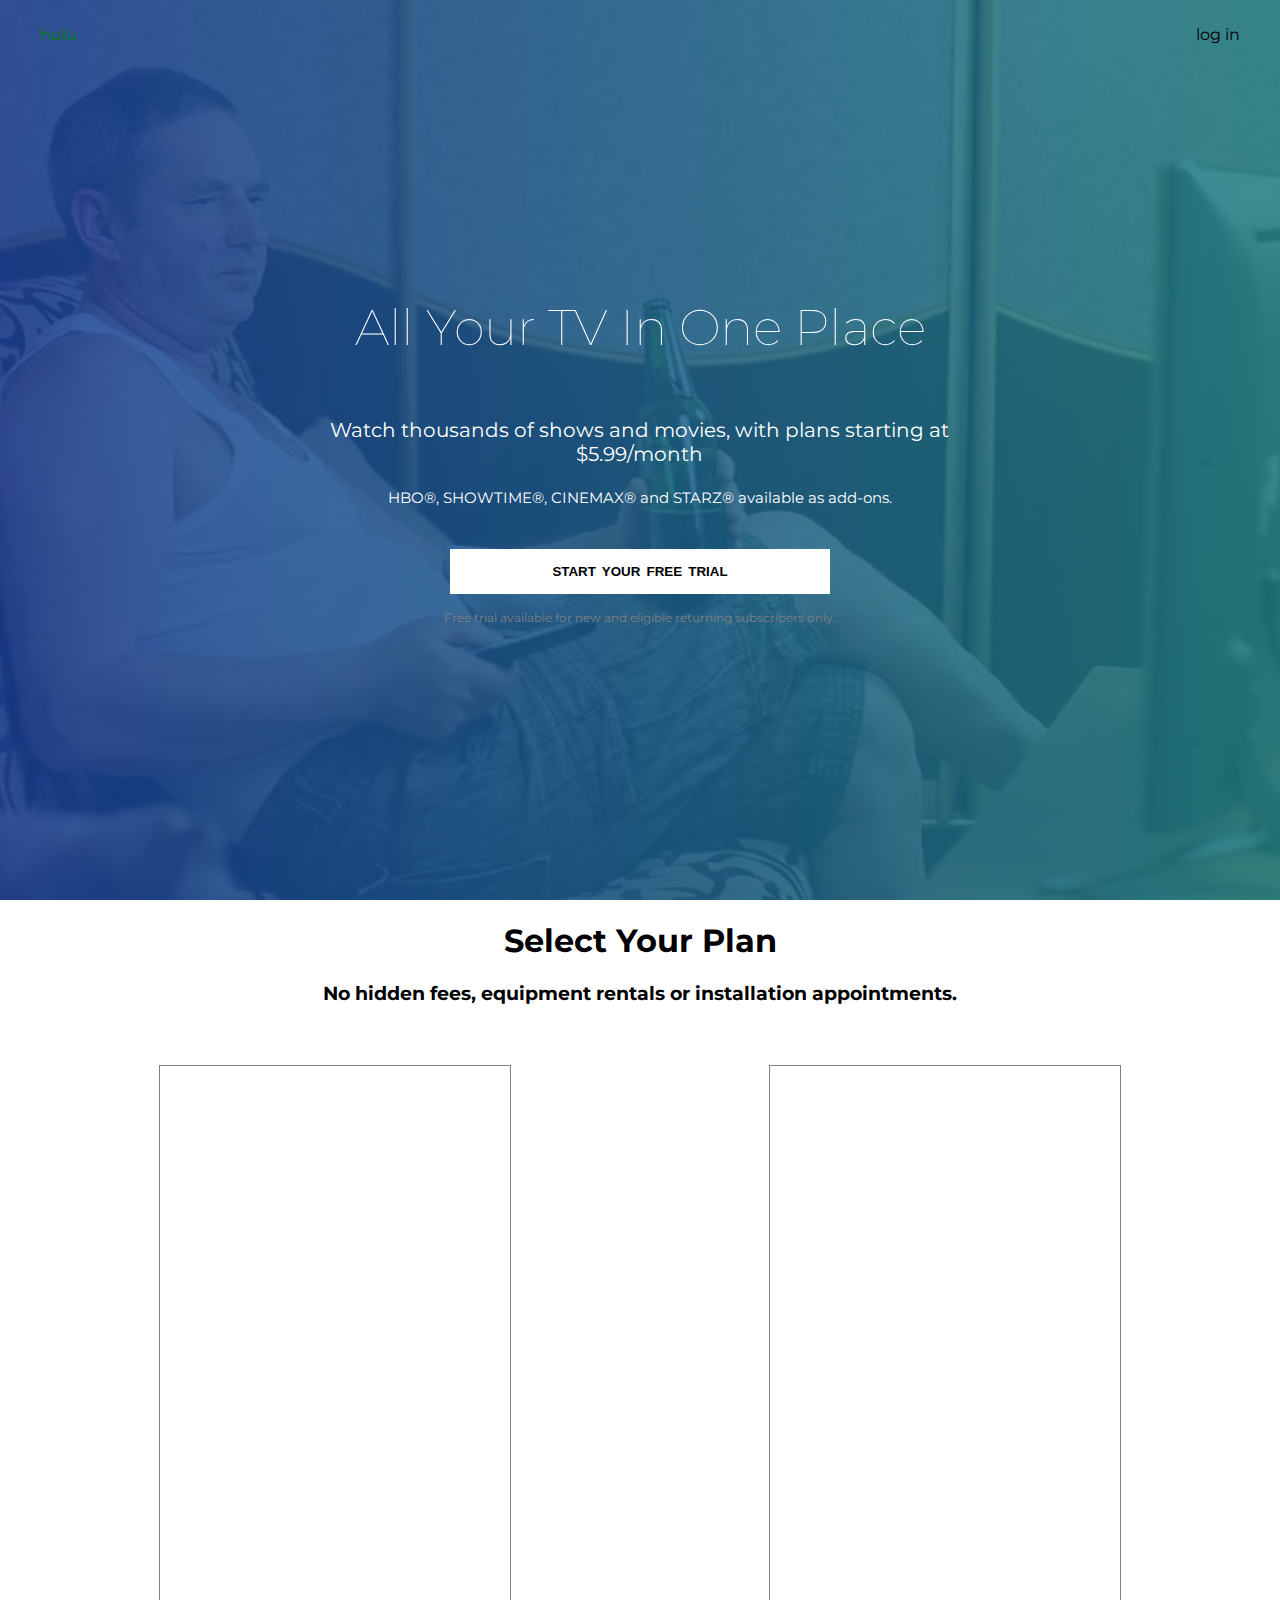
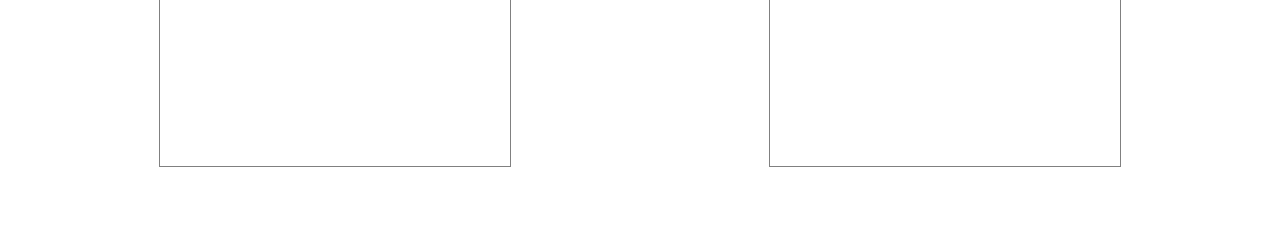
==== index.html @ fd8ace8e "renamed the html" ====
<!DOCTYPE html>
<html lang="en">
<head>
    <meta charset="UTF-8">
    <meta name="viewport" content="width=device-width, initial-scale=1.0">
    <meta http-equiv="X-UA-Compatible" content="ie=edge">
    <title>Document</title>
    <link href="https://fonts.googleapis.com/css?family=Montserrat:100,400,500&display=swap" rel="stylesheet">    
    <link rel="stylesheet" type="text/css" href="static-website.css">
</head>
<body>

    <!-- Header -->
    <div class="header" id="myHeader">
        <span id='logo'>hulu</span>
        <span id='logIn'>log in<span>
    </div>

    <!-- Content 1 -->
    <section class='content1'>
        <div class="gradientTint"></div>
        <div class='text'>
            <br>
            <h1>All Your TV In One Place</h1>
            <br>
            <div id="masthead">
                <p>Watch thousands of shows and movies, with plans starting at $5.99/month</p>
                <p id="secondMessage">HBO®, SHOWTIME®, CINEMAX® and STARZ® available as add-ons.</p>
                <br>
            </div>
        </div>
            
        <button class="button">Start Your Free trial</button>
        <p class="text" id='legal'>Free trial available for new and eligible returning subscribers only.</p>
    
    </section>

    <!-- Content 2 -->
    <section  class="content2">
        <div>
            <h1>Select Your Plan</h1>
            <h3>No hidden fees, equipment rentals or installation appointments.</h3>
        </div>

        <div class="boxes">
            <div class="box"></div>
            <div class="box"></div>
        </div>
    </section>

<script src="static-website.js"></script>

</body>
</html>
---- static-website.css ----
/* Style the header */
.header {
    position: absolute;
    padding: 25px 0px 25px 0px;
    background-color: transparent;
    color: black;
    display: flex;
    justify-content: space-between;
    width: 100%;
    z-index: 5;
  }

/* The sticky class is added to the header with JS when it reaches its scroll position */
.sticky {
position: fixed;
top: 0;
width: 100%;
background-color: whitesmoke;
display: flex;
justify-content: space-between;
}

/* Add some top padding to the page content to prevent sudden quick movement (as the header gets a new position at the top of the page (position:fixed and top:0) */
/* .sticky + .content {
padding-top: 102px;
} */

#logIn {
    color: black; 
    padding-right: 40px;
}

#logo {
    color: green;
    padding-left: 40px;
}

body {
    margin: 0;
    font-family: 'Montserrat', sans-serif;
    width: 100%;
}

.content1 {
    background-image: url(./assets/manWatchingTV1.jpg);
    background-size: cover;
    height: 100vh;
    width: 100%;
    background-position: center;
    background-repeat: no-repeat;
    scroll-behavior: smooth;
    /* box-shadow: 0 3000px rgba(51, 107, 228, 0.4) inset; */
    
    display: flex;
    flex-direction: column;
    justify-content: center;
}

.gradientTint {
    position: absolute;
    z-index: 2;
    height: 100vh;
    width: 100%;
    background: linear-gradient(to right, #184097, #1c7a7e);  /*#43c6ac, #44a08d */
    opacity: 85%;
}

.text {    
    position: relative;
    z-index: 4;
    text-align: center;
    color: white;
    /* letter-spacing: -0.5px; */
    font-size: 20px;
    line-height: 24px;
    font-weight: 400;
}

.text h1 {
    font-weight: 100;
    font-size: 50px;
    letter-spacing: -0.5px;
    font-family: 'Montserrat', sans-serif;
}

#masthead {
    width: 53%;
    margin-left: auto;
    margin-right: auto;
}

#secondMessage {
    font-size: 15px;
}

.button {
    text-transform: uppercase;
    font-weight: bold;
    background-color: white;
    border: thin solid transparent;
    padding: 14px;
    padding-left: 25px;
    padding-right: 25px;
    word-spacing: 2.5px;
    margin-left: 450px;
    margin-right: 450px;
    position: relative;
    z-index: 4;
}

#legal {
    color: gray;
    font-size: 12px;
}

.content2 {
    text-align: center;
}

.boxes {
    display: flex;
    justify-content: space-around;
    flex-wrap: wrap;
    margin-top: 30px;
    margin-bottom: 30px;
    padding: 30px;
}

.box {
    border: thin solid gray;
    height: 700px;
    width: 350px;
}
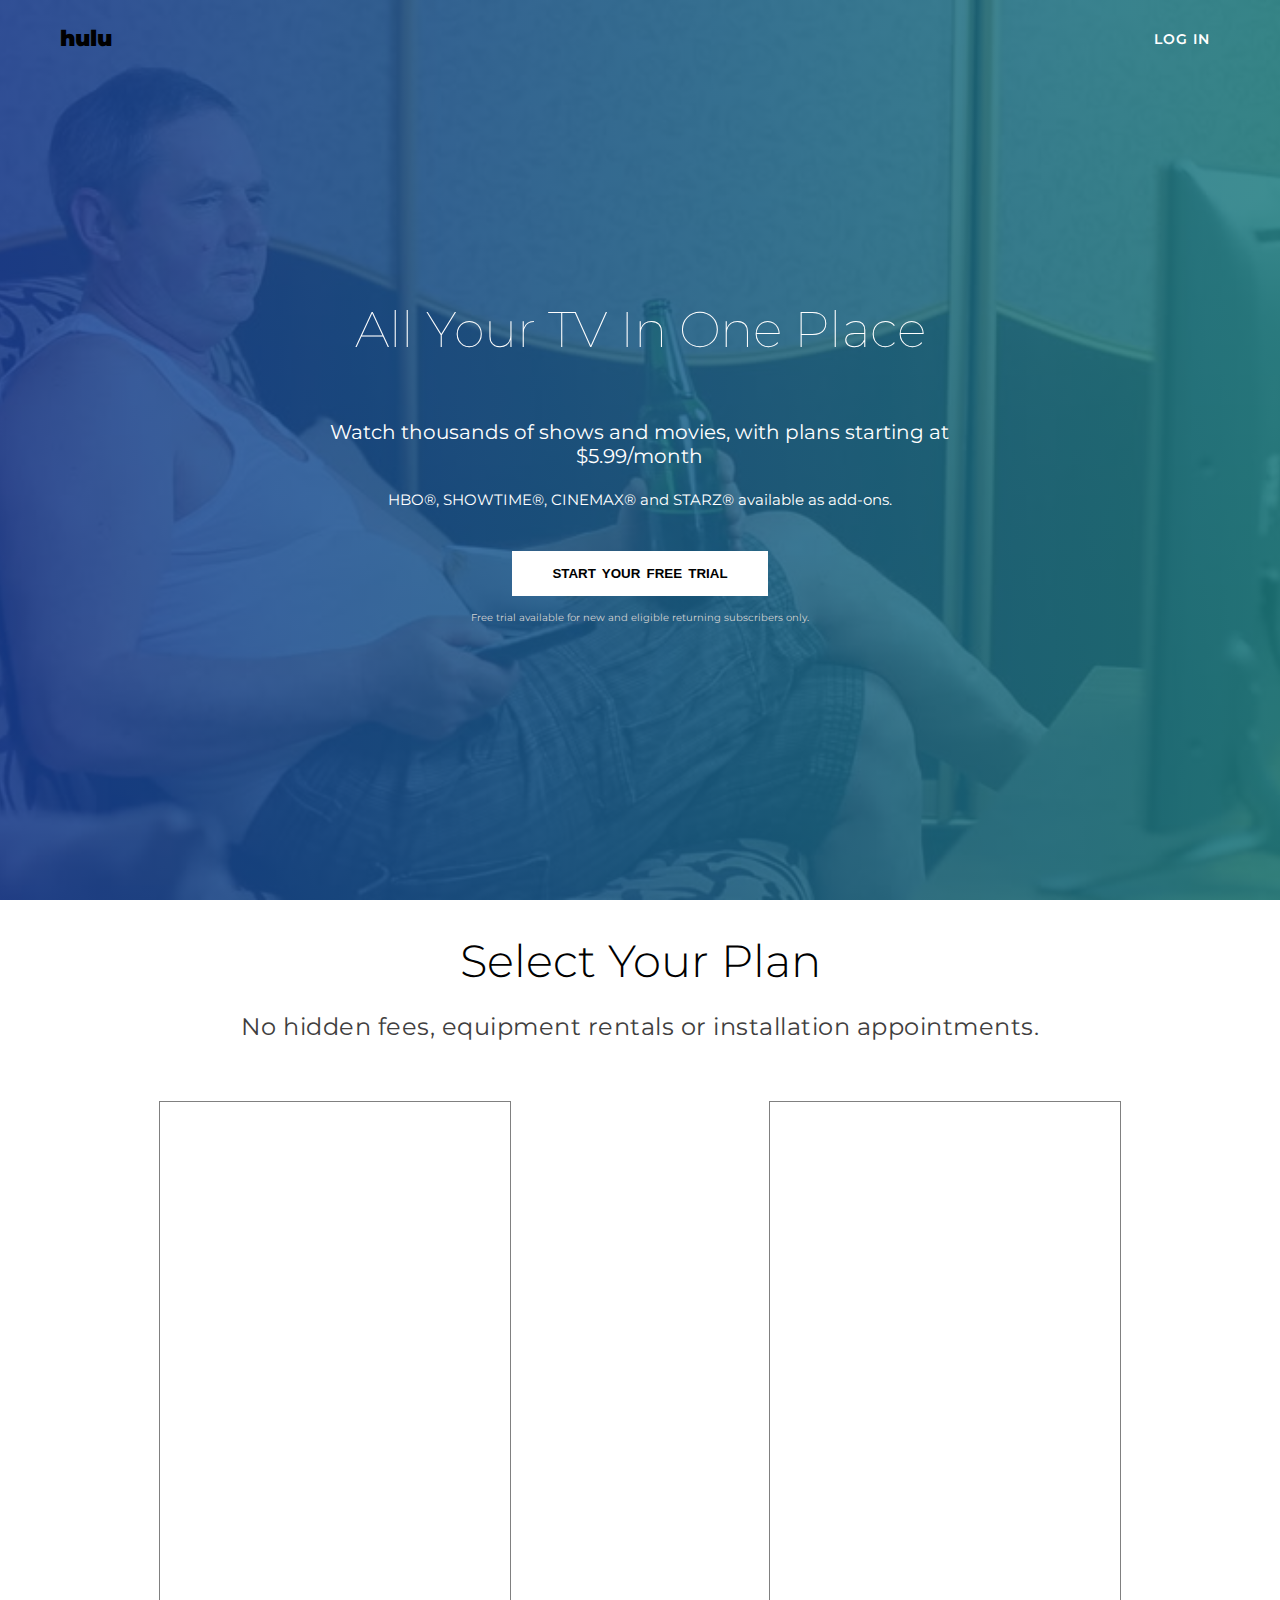
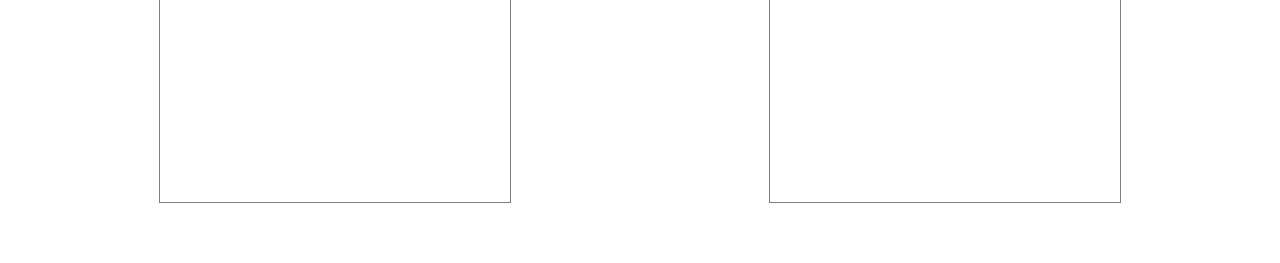
==== commit e66d61ec: "finalizing content1, header, and content2" ====
--- a/index.html
+++ b/index.html
@@ -4,8 +4,8 @@
     <meta charset="UTF-8">
     <meta name="viewport" content="width=device-width, initial-scale=1.0">
     <meta http-equiv="X-UA-Compatible" content="ie=edge">
-    <title>Document</title>
-    <link href="https://fonts.googleapis.com/css?family=Montserrat:100,400,500&display=swap" rel="stylesheet">    
+    <title>Hulu Static Layout</title>
+    <link href="https://fonts.googleapis.com/css?family=Montserrat:100,200,300,400,500&display=swap" rel="stylesheet">    
     <link rel="stylesheet" type="text/css" href="static-website.css">
 </head>
 <body>
@@ -43,8 +43,8 @@
         </div>
 
         <div class="boxes">
-            <div class="box"></div>
-            <div class="box"></div>
+            <div class="box" id="plan1"></div>
+            <div class="box" id="plan2"></div>
         </div>
     </section>
 
--- a/static-website.css
+++ b/static-website.css
@@ -1,38 +1,40 @@
-/* Style the header */
 .header {
     position: absolute;
     padding: 25px 0px 25px 0px;
     background-color: transparent;
-    color: black;
     display: flex;
     justify-content: space-between;
     width: 100%;
     z-index: 5;
+    color: white; 
+
   }
 
-/* The sticky class is added to the header with JS when it reaches its scroll position */
+/* js adds this class when the user scrolls down on the website */
 .sticky {
-position: fixed;
-top: 0;
-width: 100%;
-background-color: whitesmoke;
-display: flex;
-justify-content: space-between;
+    position: fixed;
+    top: 0;
+    width: 100%;
+    background-color: white;
+    display: flex;
+    justify-content: space-between;
+    color: rgb(63, 62, 62);
 }
 
-/* Add some top padding to the page content to prevent sudden quick movement (as the header gets a new position at the top of the page (position:fixed and top:0) */
-/* .sticky + .content {
-padding-top: 102px;
-} */
-
 #logIn {
-    color: black; 
-    padding-right: 40px;
+    text-transform: uppercase;
+    font-weight: 600;
+    font-size: 14px;
+    padding-right: 70px;
+    padding-top: 5px;
+    letter-spacing: 1px;
 }
 
 #logo {
-    color: green;
-    padding-left: 40px;
+    font-weight: 900;
+    font-size: 22px;
+    color: black;
+    padding-left: 60px;
 }
 
 body {
@@ -49,7 +51,6 @@
     background-position: center;
     background-repeat: no-repeat;
     scroll-behavior: smooth;
-    /* box-shadow: 0 3000px rgba(51, 107, 228, 0.4) inset; */
     
     display: flex;
     flex-direction: column;
@@ -61,7 +62,7 @@
     z-index: 2;
     height: 100vh;
     width: 100%;
-    background: linear-gradient(to right, #184097, #1c7a7e);  /*#43c6ac, #44a08d */
+    background: linear-gradient(to right, #184097, #1c7a7e);  
     opacity: 85%;
 }
 
@@ -70,7 +71,6 @@
     z-index: 4;
     text-align: center;
     color: white;
-    /* letter-spacing: -0.5px; */
     font-size: 20px;
     line-height: 24px;
     font-weight: 400;
@@ -106,15 +106,35 @@
     margin-right: 450px;
     position: relative;
     z-index: 4;
+    width: 20%;
+    margin-left: auto;
+    margin-right: auto;
 }
 
 #legal {
-    color: gray;
-    font-size: 12px;
+    color: lightgray;
+    font-size: 10px;
 }
 
 .content2 {
     text-align: center;
+    margin: 0;
+    padding: 0;
+}
+
+.content2 h1 {
+    font-weight: 300;
+    font-size: 45px;
+    padding-top: 3px;
+    margin-top: 5;
+    margin-bottom: 0;
+}
+
+.content2 h3 {
+    font-weight: 400;
+    font-size: 24px;
+    letter-spacing: 0.5px;
+    color: rgb(63, 62, 62);
 }
 
 .boxes {
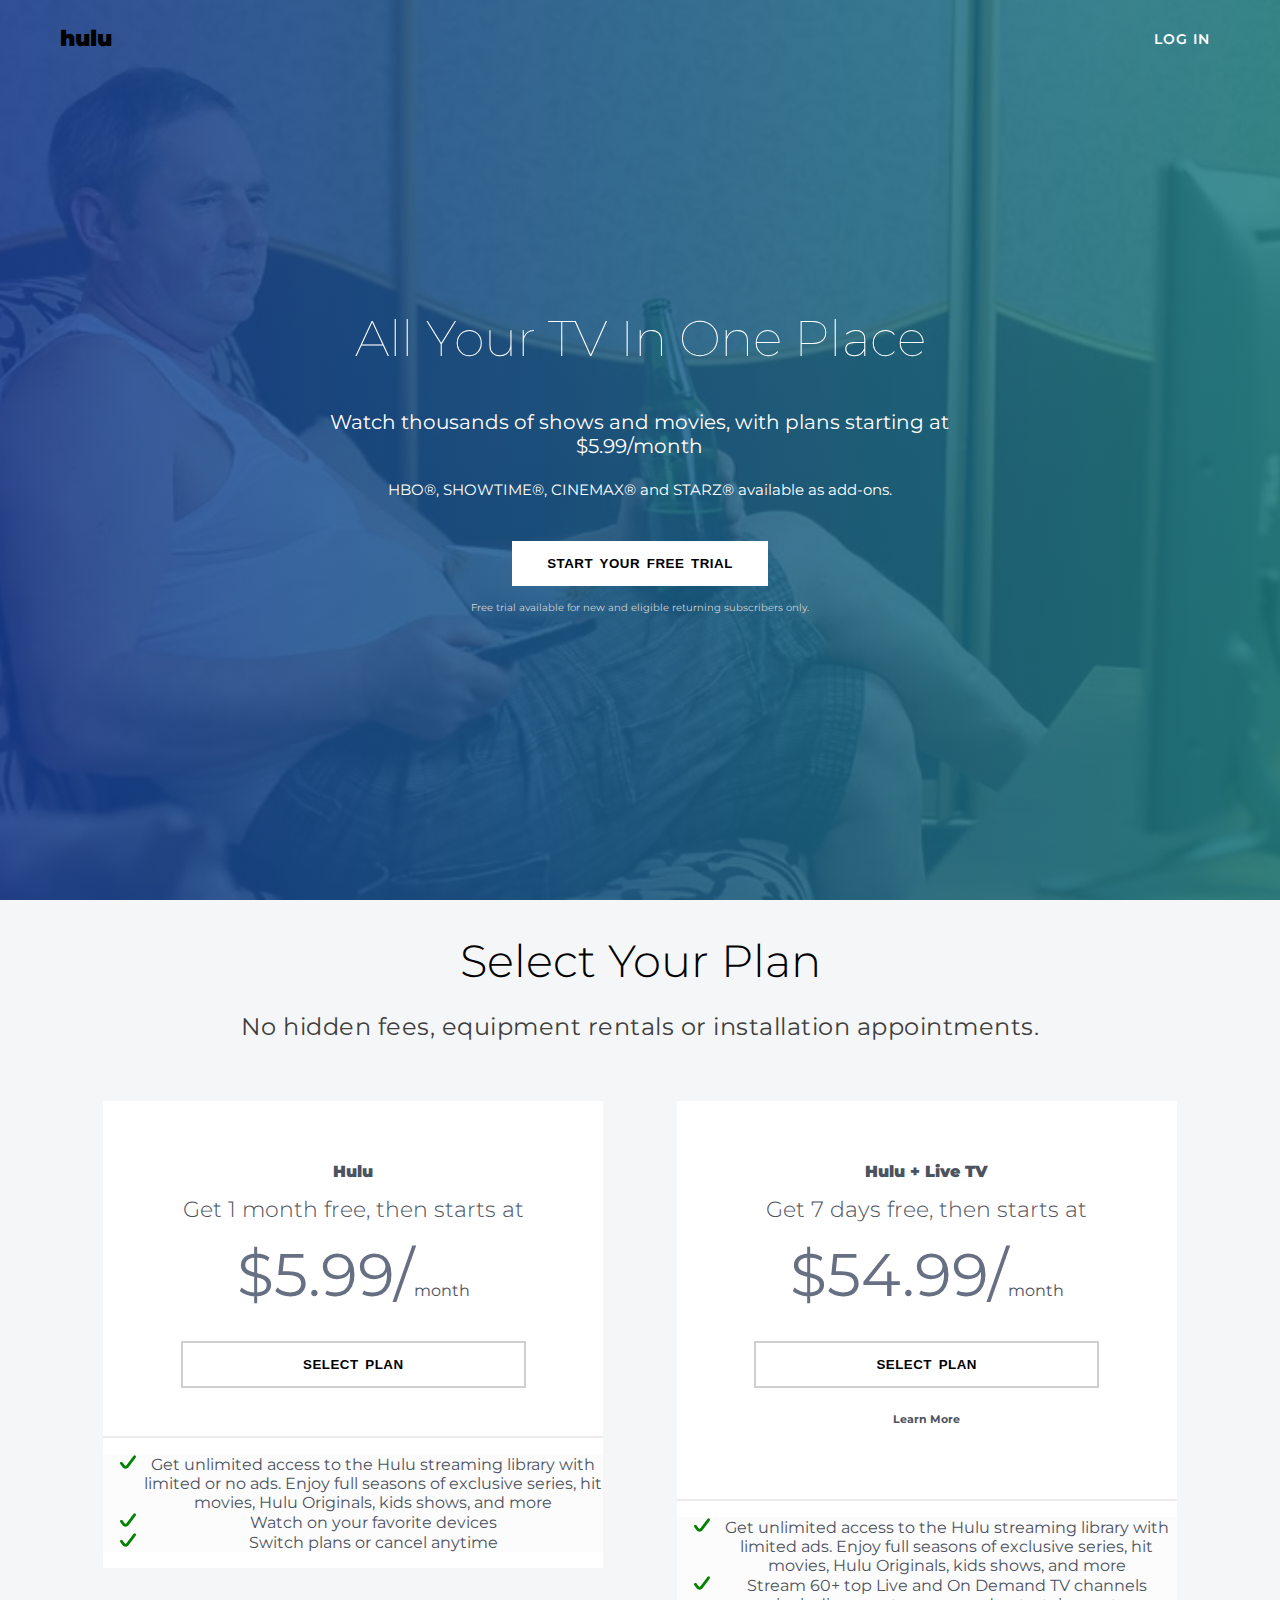
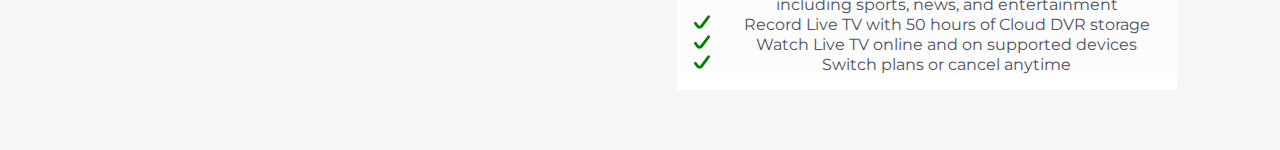
==== commit 18d3e56b: "I did a whole bunch of things" ====
--- a/index.html
+++ b/index.html
@@ -43,9 +43,51 @@
         </div>
 
         <div class="boxes">
-            <div class="box" id="plan1"></div>
-            <div class="box" id="plan2"></div>
+            <div class="box" >
+                <div id="plan">
+                    <h4>Hulu</h4>
+                    <h5>Get 1 month free, then starts at</h5>
+                    <span id="cost">$5.99/</span><span>month</span>
+                    <div class="selectPlan">
+                        <button class="button" id="planButton">Select Plan</button>
+                    </div>
+                </div>
+                <hr>
+                <div class="features">
+                    <ul>
+                        <li>Get unlimited access to the Hulu streaming library with limited or no ads. Enjoy full seasons of exclusive series, hit movies, Hulu Originals, kids shows, and more</li>
+                        <li>Watch on your favorite devices</li>
+                        <li>Switch plans or cancel anytime</li>
+                    </ul>
+                </div>
+            <!-- See Add-ons Goes Here -->
+            </div>
+
+            <div class="box">
+                <div id="plan">
+                    <h4>Hulu + Live TV</h4>
+                    <h5>Get 7 days free, then starts at</h5>
+                    <span id="cost">$54.99/</span><span>month</span>
+                    <div class="selectPlan">
+                        <button class="button" id="planButton">Select Plan</button>
+                        <h6>Learn More</h6>
+                    </div>
+                </div>
+                <hr>
+                <div class="features">
+                    <ul>
+                        <li>Get unlimited access to the Hulu streaming library with limited ads. Enjoy full seasons of exclusive series, hit movies, Hulu Originals, kids shows, and more</li>
+                        <li>Stream 60+ top Live and On Demand TV channels including sports, news, and entertainment</li>
+                        <li>Record Live TV with 50 hours of Cloud DVR storage</li>
+                        <li>Watch Live TV online and on supported devices</li>
+                        <li>Switch plans or cancel anytime</li>
+                    </ul>
+                </div>
+                <!-- See Add-ons Goes Here -->
+            </div>
+
         </div>
+
     </section>
 
 <script src="static-website.js"></script>
--- a/static-website.css
+++ b/static-website.css
@@ -41,6 +41,7 @@
     margin: 0;
     font-family: 'Montserrat', sans-serif;
     width: 100%;
+    background-color: #F5F6F7;
 }
 
 .content1 {
@@ -81,6 +82,7 @@
     font-size: 50px;
     letter-spacing: -0.5px;
     font-family: 'Montserrat', sans-serif;
+    margin-bottom: 15px;
 }
 
 #masthead {
@@ -109,6 +111,7 @@
     width: 20%;
     margin-left: auto;
     margin-right: auto;
+    letter-spacing: .5px;
 }
 
 #legal {
@@ -120,6 +123,7 @@
     text-align: center;
     margin: 0;
     padding: 0;
+    background-color: #F5F6F7;
 }
 
 .content2 h1 {
@@ -139,7 +143,7 @@
 
 .boxes {
     display: flex;
-    justify-content: space-around;
+    justify-content: space-evenly;
     flex-wrap: wrap;
     margin-top: 30px;
     margin-bottom: 30px;
@@ -147,7 +151,61 @@
 }
 
 .box {
-    border: thin solid gray;
-    height: 700px;
-    width: 350px;
+    height: 100%;
+    width: 500px;
+    background-color: white;
+    color: #4C5260;
+    padding: 0;
+    margin: 0;
+}
+
+#plan {
+    padding-left: 20px;
+    padding-right: 20px;
+    padding-top: 40px;
+    padding-bottom: 40px;
+}
+
+.box h4 {
+    font-weight: 900;
+    margin-bottom: 15px;
+}
+
+.box h5 {
+    font-size: 22px;
+    font-weight: 300;
+    margin-top: 0;
+    margin-bottom: 15px;
+}
+
+#cost {
+    font-size: 60px;
+    color: rgb(103, 111, 131);
+}
+
+.selectPlan {
+    padding-top: 30px;
+    padding-bottom: 0;
+    margin: 0;
+}
+
+#planButton {
+    border: 2px solid rgb(207, 207, 207);
+    width: 75%;
+}
+
+hr {
+    border-color: rgb(236, 234, 234);
+    border-style: solid;
+    border-width: 1px;
+}
+
+.features {
+    background-color: #FCFCFC;
+    margin: 0;
+    padding: 0;
+}
+
+.features ul {
+    list-style-image: url(./assets/check-mark-6-16.gif);
 }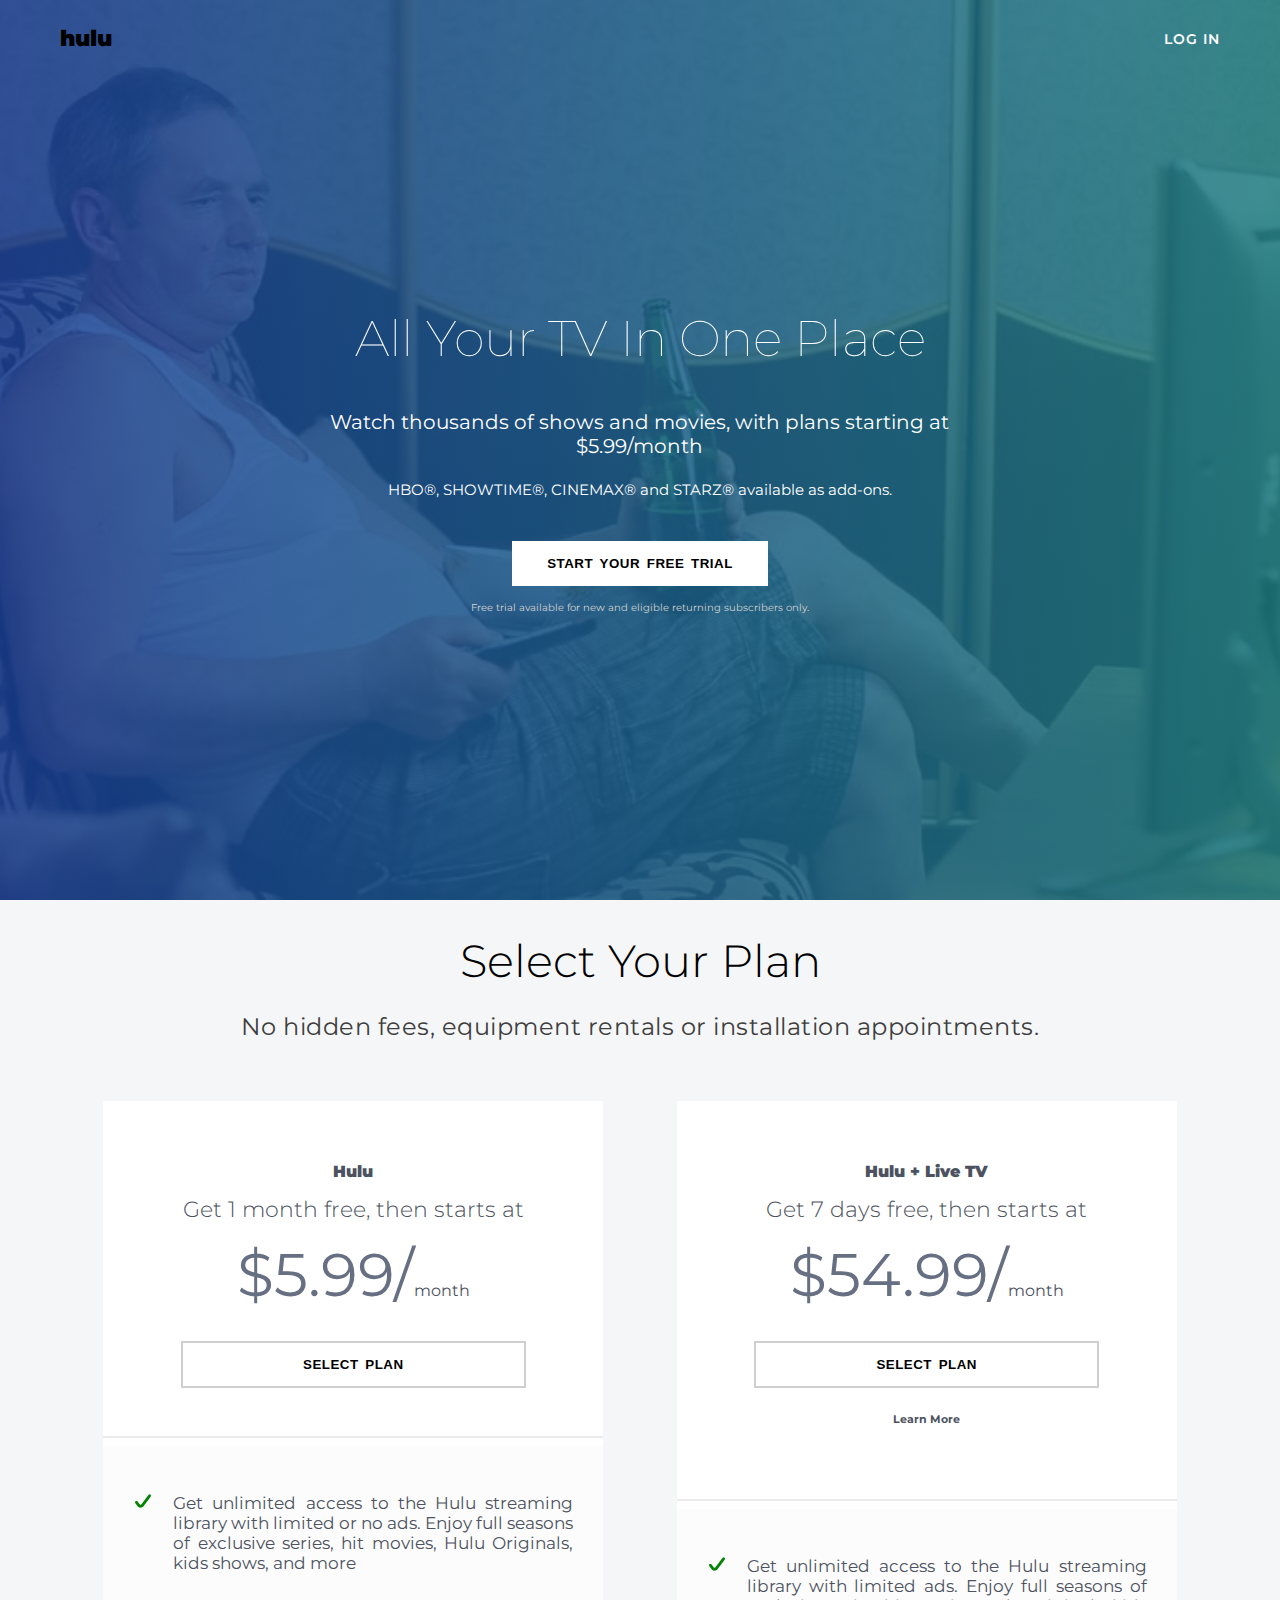
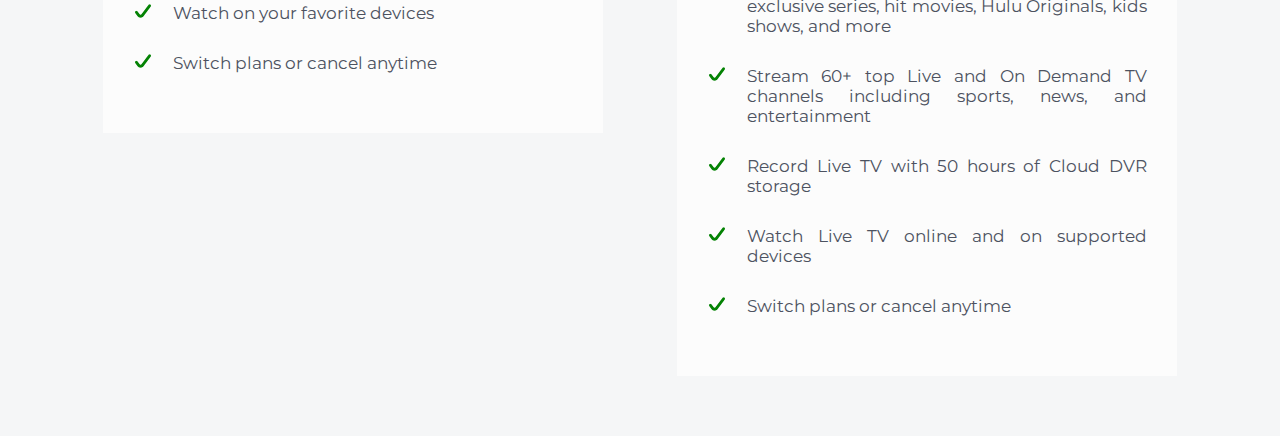
==== commit aa678e4d: "animating plan cards" ====
--- a/index.html
+++ b/index.html
@@ -43,8 +43,9 @@
         </div>
 
         <div class="boxes">
-            <div class="box" >
-                <div id="plan">
+
+            <div class="box" id="huluPlan" onmouseover="addAnimation(this)" onmouseout="removeAnimation(this)">
+                <div class="plan">
                     <h4>Hulu</h4>
                     <h5>Get 1 month free, then starts at</h5>
                     <span id="cost">$5.99/</span><span>month</span>
@@ -63,8 +64,8 @@
             <!-- See Add-ons Goes Here -->
             </div>
 
-            <div class="box">
-                <div id="plan">
+            <div class="box" id="liveTVPlan" onmouseover="addAnimation(this)" onmouseout="removeAnimation(this)">
+                <div class="plan">
                     <h4>Hulu + Live TV</h4>
                     <h5>Get 7 days free, then starts at</h5>
                     <span id="cost">$54.99/</span><span>month</span>
--- a/static-website.css
+++ b/static-website.css
@@ -25,7 +25,7 @@
     text-transform: uppercase;
     font-weight: 600;
     font-size: 14px;
-    padding-right: 70px;
+    padding-right: 60px;
     padding-top: 5px;
     letter-spacing: 1px;
 }
@@ -159,7 +159,7 @@
     margin: 0;
 }
 
-#plan {
+.plan {
     padding-left: 20px;
     padding-right: 20px;
     padding-top: 40px;
@@ -203,9 +203,28 @@
 .features {
     background-color: #FCFCFC;
     margin: 0;
-    padding: 0;
+    padding: 30px;
+    padding-left: 15px;
+    font-size: 17px;
+    text-align: justify;
 }
 
 .features ul {
     list-style-image: url(./assets/check-mark-6-16.gif);
+}
+
+.features li {
+    margin-bottom: 30px;
+    padding-left: 15px;
+}
+
+.selected {
+    margin-top: -30px;
+    border-top: thick solid lightgreen;
+}
+
+.selected button {
+    background-color: black;
+    border: hidden;
+    color: white;
 }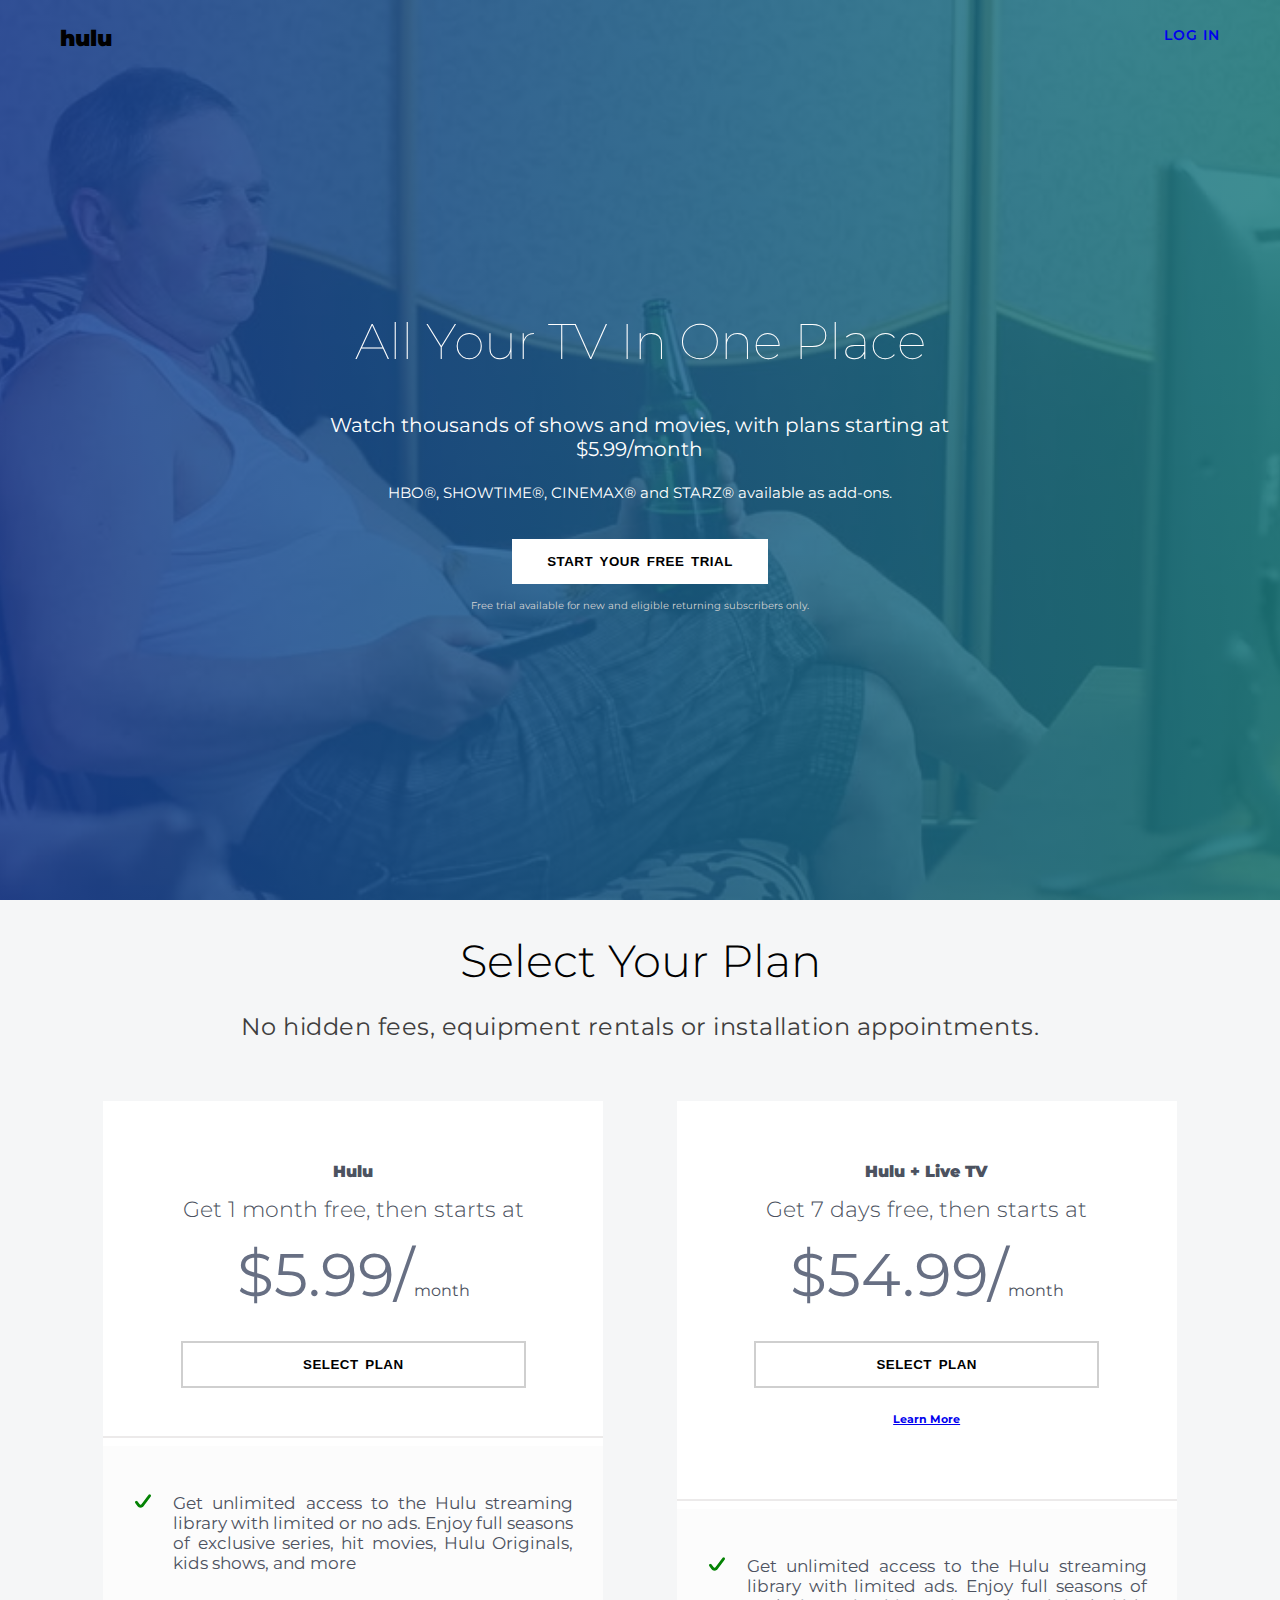
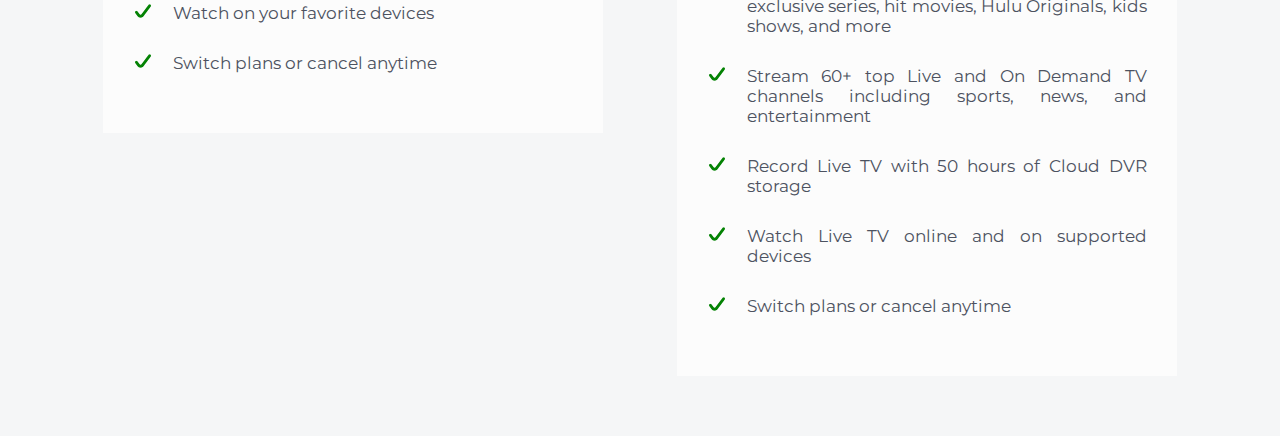
==== commit d4c3c790: "finishing touches" ====
--- a/index.html
+++ b/index.html
@@ -13,7 +13,7 @@
     <!-- Header -->
     <div class="header" id="myHeader">
         <span id='logo'>hulu</span>
-        <span id='logIn'>log in<span>
+        <span><a href="https://signup.hulu.com/account" target="blank"  id='logIn'>log in</a><span>
     </div>
 
     <!-- Content 1 -->
@@ -29,8 +29,9 @@
                 <br>
             </div>
         </div>
-            
-        <button class="button">Start Your Free trial</button>
+        
+        <button class="button" onclick="directToLogin()" onmouseover="addAnimation(this, 'hover')" onmouseout="removeAnimation(this, 'hover')">Start Your Free trial</button>
+        
         <p class="text" id='legal'>Free trial available for new and eligible returning subscribers only.</p>
     
     </section>
@@ -44,13 +45,13 @@
 
         <div class="boxes">
 
-            <div class="box" id="huluPlan" onmouseover="addAnimation(this)" onmouseout="removeAnimation(this)">
+            <div class="box" id="huluPlan" onmouseover="addAnimation(this, 'selected')" onmouseout="removeAnimation(this, 'selected')">
                 <div class="plan">
                     <h4>Hulu</h4>
                     <h5>Get 1 month free, then starts at</h5>
                     <span id="cost">$5.99/</span><span>month</span>
                     <div class="selectPlan">
-                        <button class="button" id="planButton">Select Plan</button>
+                        <button class="button" id="planButton" onclick="directToLogin()">Select Plan</button>
                     </div>
                 </div>
                 <hr>
@@ -64,14 +65,14 @@
             <!-- See Add-ons Goes Here -->
             </div>
 
-            <div class="box" id="liveTVPlan" onmouseover="addAnimation(this)" onmouseout="removeAnimation(this)">
+            <div class="box" id="liveTVPlan" onmouseover="addAnimation(this, 'selected')" onmouseout="removeAnimation(this, 'selected')">
                 <div class="plan">
                     <h4>Hulu + Live TV</h4>
                     <h5>Get 7 days free, then starts at</h5>
                     <span id="cost">$54.99/</span><span>month</span>
                     <div class="selectPlan">
-                        <button class="button" id="planButton">Select Plan</button>
-                        <h6>Learn More</h6>
+                        <button class="button" id="planButton" onclick="directToLogin()">Select Plan</button>
+                        <a href="https://www.hulu.com/live-tv" target="blank"><h6>Learn More</h6></a>
                     </div>
                 </div>
                 <hr>
--- a/static-website.css
+++ b/static-website.css
@@ -22,6 +22,7 @@
 }
 
 #logIn {
+    text-decoration: inherit;
     text-transform: uppercase;
     font-weight: 600;
     font-size: 14px;
@@ -93,25 +94,32 @@
 
 #secondMessage {
     font-size: 15px;
+    margin-bottom: 10px;
 }
 
 .button {
     text-transform: uppercase;
     font-weight: bold;
+    word-spacing: 2.5px;
+    letter-spacing: .5px;
+    
     background-color: white;
     border: thin solid transparent;
+    position: relative;
+    z-index: 4;
+    width: 20%;
+    
     padding: 14px;
     padding-left: 25px;
     padding-right: 25px;
-    word-spacing: 2.5px;
-    margin-left: 450px;
-    margin-right: 450px;
-    position: relative;
-    z-index: 4;
-    width: 20%;
+
     margin-left: auto;
     margin-right: auto;
-    letter-spacing: .5px;
+}
+
+.hover {
+    background-color: black;
+    color: white;
 }
 
 #legal {
